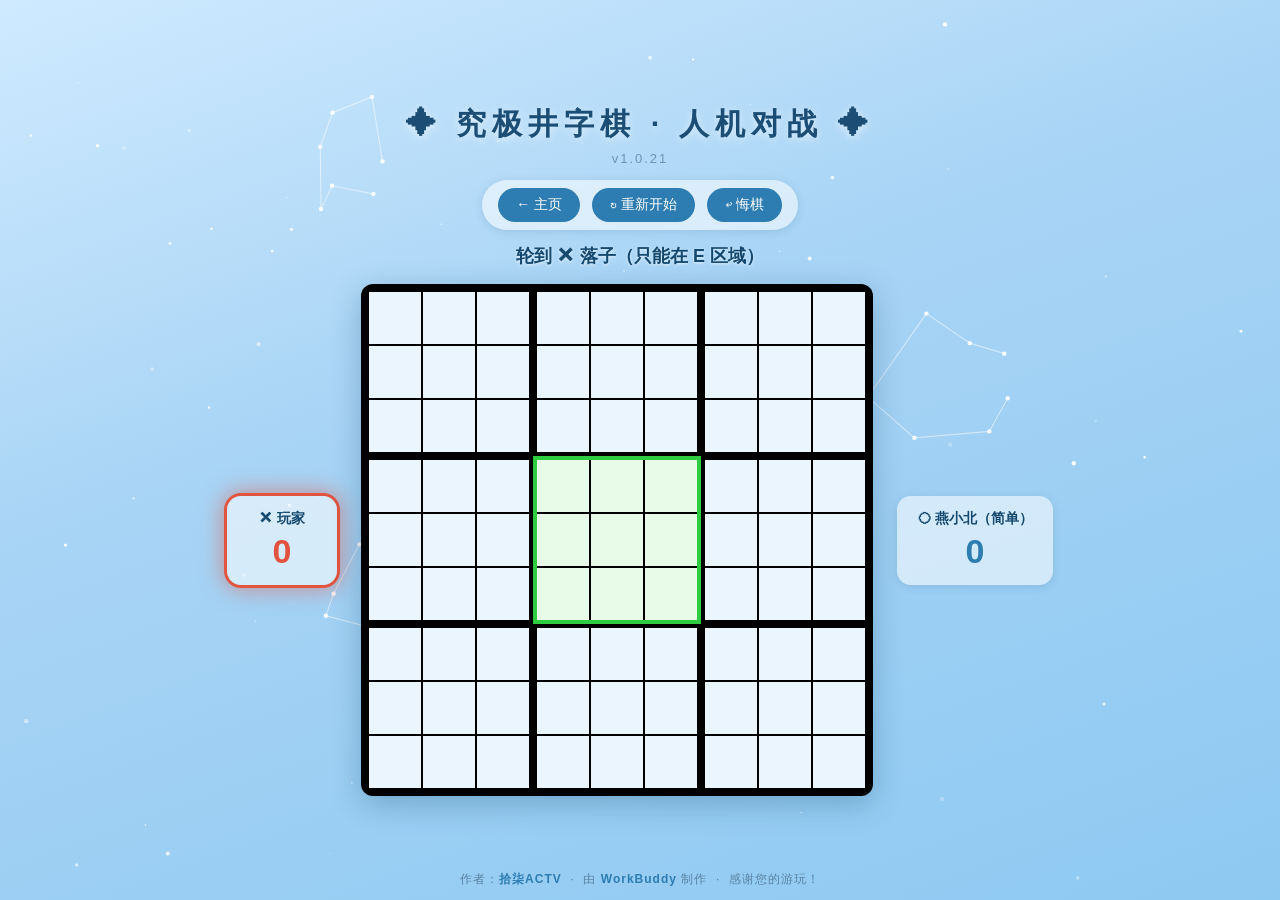
==== ai.html @ 24573892 "feat: 新增两个难度的人机对战（燕小北·简单 / 交小薇·较难）v1.0.21 - 新增 js/ai.js 纯函数式人机引擎：简单档贪心+随机，困难档 minimax+α-β 剪枝 - 新增 ai" ====
<!DOCTYPE html>
<html lang="zh-CN">
<head>
<meta charset="UTF-8">
<meta name="viewport" content="width=device-width, initial-scale=1.0">
<title>人机对战 · 究极井字棋 v1.0.21</title>
<link rel="stylesheet" href="css/style.css">
</head>
<!-- data-mode="play" → 正常对局 -->
<body data-mode="play">

<canvas id="sky"></canvas>

<!-- 通用弹窗 -->
<div id="modal" class="modal-mask">
  <div class="modal-box">
    <div class="modal-icon" id="modalIcon">🚧</div>
    <div class="modal-title" id="modalTitle">暂未开放</div>
    <div class="modal-text" id="modalText">该功能正在开发中，敬请期待</div>
    <div class="modal-actions" id="modalActions">
      <button class="modal-btn primary" id="modalOk">知道了</button>
      <button class="modal-btn ghost" id="modalCancel">取消</button>
    </div>
  </div>
</div>

<!-- 对局页 -->
<div class="wrap" id="game">
  <h1>✦ 究极井字棋 · 人机对战 ✦</h1>
  <div class="ver-line">v1.0.21</div>

  <div class="toolbar">
    <button id="back">← 主页</button>
    <button id="restart">↻ 重新开始</button>
    <button id="undo">↩ 悔棋</button>
  </div>

  <div id="status">轮到 ✕ 落子</div>

  <div class="playarea">
    <div class="score x" id="scoreBoxX">
      <span class="crown" id="crownX"><svg viewBox="0 0 24 24" width="34" height="34"><path d="M3 7l4 3 5-6 5 6 4-3-1.5 11h-15L3 7z" fill="#f6b93b"/><path d="M3 7l1.5 11h15L21 7l-4 3-5-6-5 6-4-3z" fill="none" stroke="#d99a1b" stroke-width="1"/><rect x="4.5" y="18" width="15" height="2.5" rx="1" fill="#d99a1b"/></svg></span>
      <span class="label" id="labelX">✕ 玩家</span>
      <span class="num" id="scoreX">0</span>
    </div>

    <div id="board"></div>

    <div class="score o" id="scoreBoxO">
      <span class="crown" id="crownO"><svg viewBox="0 0 24 24" width="34" height="34"><path d="M3 7l4 3 5-6 5 6 4-3-1.5 11h-15L3 7z" fill="#f6b93b"/><path d="M3 7l1.5 11h15L21 7l-4 3-5-6-5 6-4-3z" fill="none" stroke="#d99a1b" stroke-width="1"/><rect x="4.5" y="18" width="15" height="2.5" rx="1" fill="#d99a1b"/></svg></span>
      <span class="label" id="labelO">◯ 对手</span>
      <span class="num" id="scoreO">0</span>
    </div>
  </div>
</div>

<!-- 页脚 -->
<div class="footer">
  作者：<a href="https://space.bilibili.com/510463176/" target="_blank" rel="noopener">拾柒ACTV</a>
  &nbsp;·&nbsp; 由 <a href="https://www.workbuddy.cn/" target="_blank" rel="noopener">WorkBuddy</a> 制作
  &nbsp;·&nbsp; 感谢您的游玩！
</div>

<script src="js/sky.js"></script>
<script src="js/modal.js"></script>
<script src="js/ai.js"></script>
<script src="js/game.js"></script>
<script src="js/ai-play.js"></script>
</body>
</html>
---- css/style.css ----
/* ============================================================
   究极井字棋 · 全站共用样式
   所有页面（主页 / 规则介绍 / 对局）共用这一份样式表
   ============================================================ */

* { margin: 0; padding: 0; box-sizing: border-box; }

html, body {
  height: 100%;
  overflow: hidden;
  font-family: "Microsoft YaHei", "PingFang SC", sans-serif;
}

/* 浅蓝色渐变背景 */
body {
  background: linear-gradient(160deg, #cfeaff 0%, #a8d4f5 40%, #8ec9f2 100%);
  display: flex;
  flex-direction: column;
  align-items: center;
  justify-content: center;
  position: relative;
}

/* ---------- 星空背景 ---------- */
#sky {
  position: fixed;
  inset: 0;
  z-index: 0;
  pointer-events: none;
}

/* ---------- 主内容 ---------- */
.wrap {
  position: relative;
  z-index: 1;
  display: flex;
  flex-direction: column;
  align-items: center;
  gap: 14px;
}

/* ---------- 弹窗 ---------- */
.modal-mask {
  position: fixed;
  inset: 0;
  z-index: 100;
  background: rgba(20, 50, 80, 0.35);
  backdrop-filter: blur(3px);
  display: flex;
  align-items: center;
  justify-content: center;
  opacity: 0;
  pointer-events: none;
  transition: opacity 0.25s ease;
}

.modal-mask.show {
  opacity: 1;
  pointer-events: auto;
}

.modal-box {
  background: #fff;
  border-radius: 20px;
  padding: 34px 40px 28px;
  width: 320px;
  text-align: center;
  box-shadow: 0 20px 60px rgba(20,50,80,0.4);
  transform: translateY(20px) scale(0.92);
  transition: transform 0.25s ease;
}

.modal-mask.show .modal-box {
  transform: translateY(0) scale(1);
}

.modal-icon {
  font-size: 46px;
  line-height: 1;
  margin-bottom: 14px;
}

.modal-title {
  font-size: 22px;
  font-weight: bold;
  color: #1c4e75;
  letter-spacing: 3px;
  margin-bottom: 10px;
}

.modal-text {
  font-size: 14px;
  color: #6d95b4;
  letter-spacing: 1px;
  margin-bottom: 24px;
}

.modal-actions {
  display: flex;
  justify-content: center;
  gap: 14px;
}

.modal-btn {
  border: none;
  border-radius: 999px;
  padding: 10px 32px;
  font-size: 15px;
  cursor: pointer;
  color: #fff;
  letter-spacing: 2px;
  transition: background 0.2s, transform 0.1s;
}

.modal-btn:active { transform: scale(0.96); }
.modal-btn.primary { background: #2e7db2; }
.modal-btn.primary:hover { background: #1c5f8e; }
.modal-btn.ghost {
  background: #e4eef5;
  color: #4a789b;
}
.modal-btn.ghost:hover { background: #d5e4ef; }
.modal-btn.danger { background: #e2543f; }
.modal-btn.danger:hover { background: #c63f2c; }

/* ---------- 页脚 ---------- */
.footer {
  position: fixed;
  bottom: 12px;
  left: 0;
  right: 0;
  text-align: center;
  z-index: 1;
  font-size: 12px;
  color: #5a83a3;
  letter-spacing: 1px;
}

.footer a {
  color: #2e7db2;
  text-decoration: none;
  font-weight: bold;
  transition: color 0.2s;
}

.footer a:hover {
  color: #1c5f8e;
  text-decoration: underline;
}

/* ---------- 主页 ---------- */
#home {
  position: relative;
  z-index: 1;
  display: flex;
  flex-direction: column;
  align-items: center;
  gap: 12px;
}

#home .big-title {
  color: #1c4e75;
  font-size: 72px;
  font-weight: bold;
  letter-spacing: 10px;
  text-shadow: 0 3px 12px rgba(255,255,255,0.7);
}

#home .sub-title {
  color: #3d6f96;
  font-size: 20px;
  letter-spacing: 4px;
  margin-bottom: 40px;
}

#home .ver-line {
  color: #6d95b4;
  font-size: 14px;
  letter-spacing: 2px;
  margin-top: -34px;
  margin-bottom: 24px;
}

#home .menu {
  display: flex;
  flex-direction: column;
  gap: 18px;
}

#home .menu button {
  border: none;
  border-radius: 14px;
  padding: 16px 80px;
  font-size: 22px;
  letter-spacing: 4px;
  cursor: pointer;
  background: rgba(255,255,255,0.7);
  color: #1c4e75;
  font-weight: bold;
  box-shadow: 0 4px 16px rgba(28,78,117,0.2);
  transition: transform 0.15s, background 0.2s, box-shadow 0.2s;
}

#home .menu button:hover {
  background: #2e7db2;
  color: #fff;
  transform: translateY(-3px);
  box-shadow: 0 8px 24px rgba(28,78,117,0.35);
}

/* ---------- 主区域：左右玩家模块 + 中间棋盘 ---------- */
.playarea {
  display: flex;
  align-items: center;
  gap: 24px;
}

/* ---------- 得分面板 ---------- */
.score {
  position: relative;
  display: flex;
  flex-direction: column;
  align-items: center;
  gap: 4px;
  padding: 14px 20px;
  border-radius: 14px;
  background: rgba(255,255,255,0.55);
  box-shadow: 0 2px 10px rgba(28,78,117,0.15);
  min-width: 110px;
  transition: box-shadow 0.3s ease;
}

.score .label { font-size: 14px; font-weight: bold; color: #14486e; }
.score .num  { font-size: 34px; font-weight: bold; transition: text-shadow 0.3s ease; }
.score.x .num { color: #e2543f; }
.score.o .num { color: #2e7db2; }

/* 当前落子玩家：模块边缘泛光（红/蓝） */
.score.turn-x {
  box-shadow: 0 0 0 3px #e2543f, 0 0 22px 4px rgba(226, 84, 63, 0.55);
}
.score.turn-o {
  box-shadow: 0 0 0 3px #2e7db2, 0 0 22px 4px rgba(46, 125, 178, 0.55);
}

/* 游戏结束：获胜玩家模块边缘 + 分数同时泛光 */
.score.win-x {
  box-shadow: 0 0 0 3px #e2543f, 0 0 30px 6px rgba(226, 84, 63, 0.7);
}
.score.win-x .num {
  text-shadow: 0 0 14px rgba(226, 84, 63, 0.85);
}
.score.win-o {
  box-shadow: 0 0 0 3px #2e7db2, 0 0 30px 6px rgba(46, 125, 178, 0.7);
}
.score.win-o .num {
  text-shadow: 0 0 14px rgba(46, 125, 178, 0.85);
}

/* 金色皇冠：绝对定位浮在模块上方，不占布局空间 */
.crown {
  position: absolute;
  top: -34px;
  left: 50%;
  transform: translateX(-50%);
  font-size: 34px;
  line-height: 1;
  filter: drop-shadow(0 2px 3px rgba(0,0,0,0.25));
  display: none;
}
.crown.show {
  display: block;
  animation: crown-in 0.4s ease;
}
@keyframes crown-in {
  0%   { transform: translateX(-50%) scale(0.4) translateY(8px); opacity: 0; }
  70%  { transform: translateX(-50%) scale(1.2) translateY(0); opacity: 1; }
  100% { transform: translateX(-50%) scale(1); }
}

h1 {
  color: #1c4e75;
  font-size: 30px;
  letter-spacing: 6px;
  text-shadow: 0 2px 8px rgba(255,255,255,0.6);
}

/* 对局/规则页标题下方的版本号 */
#game .ver-line {
  color: #6d95b4;
  font-size: 13px;
  letter-spacing: 2px;
  margin-top: -8px;
}

.toolbar {
  display: flex;
  align-items: center;
  gap: 12px;
  background: rgba(255,255,255,0.55);
  padding: 8px 16px;
  border-radius: 999px;
  backdrop-filter: blur(4px);
  box-shadow: 0 2px 10px rgba(28,78,117,0.15);
}

.toolbar button {
  border: none;
  border-radius: 999px;
  padding: 8px 18px;
  font-size: 14px;
  cursor: pointer;
  background: #2e7db2;
  color: #fff;
  transition: background 0.2s;
}

.toolbar button:hover { background: #1c5f8e; }

#status {
  font-size: 18px;
  font-weight: bold;
  color: #14486e;
  min-height: 26px;
  text-shadow: 0 1px 3px rgba(255,255,255,0.7);
}

/* ---------- 棋盘：9x9 = 3x3 大格，每大格内 3x3 ---------- */
#board {
  position: relative;                     /* 作为规则页「指向大区域箭头」覆盖层的定位参照 */
  display: grid;
  grid-template-columns: repeat(3, 1fr);
  grid-template-rows: repeat(3, 1fr);
  gap: 8px;
  background: #000;                       /* 明显的黑色分隔线（大格之间） */
  padding: 8px;
  border-radius: 12px;
  box-shadow: 0 8px 30px rgba(20,72,110,0.3);
}

.block {
  display: grid;
  grid-template-columns: repeat(3, 1fr);
  grid-template-rows: repeat(3, 1fr);
  gap: 2px;
  background: #000;                       /* 小格之间的细黑线 */
}

/* 可落子区域：绿色边框高亮 + 轻微呼吸（吸引注意）。
   对局页与规则介绍页共用同一份样式，所以两边都常驻呼吸效果。 */
.block.active {
  box-shadow: 0 0 0 4px #2ecc40;
  animation: active-breathe 1.6s ease-in-out infinite;
}
@keyframes active-breathe {
  0%, 100% { box-shadow: 0 0 0 4px #2ecc40; }
  50%      { box-shadow: 0 0 0 6px #2ecc40, 0 0 18px rgba(46, 204, 64, 0.55); }
}
/* 可落子区域的空格淡绿底；但结束手提示格(win-hint)除外，
   否则这里的高优先级规则会盖掉 .cell.win-hint 的淡红底 */
.block.active .cell:not(.x):not(.o):not(.win-hint) {
  background: #e8fbe9;
}

/* 可落子区域内的悬停反馈：底色在绿系里加深一档。
   ⚠ 这组选择器的特异性必须高于上面的淡绿底规则(0,6,0)，
   否则会被它覆盖 —— 之前就是它把 .cell:hover(0,2,0) 压掉，
   导致鼠标移到绿框格子上时底色不变化、看不出落点反馈。
   （结束手提示格 win-hint 由下面 .cell.win-hint:hover 单独处理，
     所以这里用 :not(.win-hint) 让出。） */
.block.active .cell:not(.x):not(.o):not(.win-hint):hover,
.block.active .cell.x:hover,
.block.active .cell.o:hover {
  background: #cbead0;
}

/* 游戏结束：最后落子区域用获胜方颜色标注 */
.block.final-win-x {
  box-shadow: 0 0 0 5px #e2543f;
  background: rgba(226, 84, 63, 0.25);
}
.block.final-win-o {
  box-shadow: 0 0 0 5px #2e7db2;
  background: rgba(46, 125, 178, 0.25);
}

.cell {
  background: #eaf5fd;
  display: flex;
  align-items: center;
  justify-content: center;
  width: 52px;
  height: 52px;
  font-size: 30px;
  font-weight: bold;
  cursor: pointer;
  user-select: none;
  transition: background 0.15s, transform 0.1s;
}

.cell:hover { background: #d3ebfa; }
.cell.x { color: #e2543f; }
.cell.o { color: #2e7db2; }
.cell.pop { animation: pop 0.3s ease; }

/* 可结束游戏的落子格：淡红色提示 */
.cell.win-hint {
  background: #fbdcd7;
}
.cell.win-hint:hover {
  background: #f6c6bf;
}

@keyframes pop {
  0%   { transform: scale(0.6); }
  70%  { transform: scale(1.15); }
  100% { transform: scale(1); }
}

/* ============================================================
   规则介绍 · galgame 对话框
   仅 rules.html 使用：棋盘下方的浅蓝色圆角对话框
   ============================================================ */
#dialogue {
  position: relative;
  width: min(780px, 92vw);
  margin-top: 6px;
  padding: 30px 34px 26px;
  border-radius: 20px;
  background: linear-gradient(180deg, rgba(224, 241, 255, 0.96) 0%, rgba(197, 227, 251, 0.96) 100%);
  border: 2px solid rgba(255, 255, 255, 0.85);
  box-shadow: 0 12px 34px rgba(20, 72, 110, 0.28), inset 0 1px 0 rgba(255, 255, 255, 0.9);
  backdrop-filter: blur(6px);
  cursor: pointer;
  user-select: none;
  animation: dlg-in 0.5s ease both;
}

@keyframes dlg-in {
  from { opacity: 0; transform: translateY(20px); }
  to   { opacity: 1; transform: translateY(0); }
}

/* 左上角名字牌：交小薇（红色） */
.dlg-name {
  position: absolute;
  top: -17px;
  left: 26px;
  padding: 6px 20px;
  border-radius: 999px;
  background: #fff;
  color: #e2543f;
  font-size: 16px;
  font-weight: bold;
  letter-spacing: 3px;
  border: 2px solid rgba(226, 84, 63, 0.35);
  box-shadow: 0 4px 14px rgba(226, 84, 63, 0.3);
}

/* 正文：逐字显示 */
.dlg-text {
  min-height: 62px;
  font-size: 19px;
  line-height: 1.7;
  color: #14486e;
  font-weight: 500;
  letter-spacing: 1px;
}

/* 右下角「继续」提示：文本完全展现并经过 0.2s 冷却后出现 */
.dlg-next {
  position: absolute;
  right: 20px;
  bottom: 12px;
  font-size: 15px;
  color: #2e7db2;
  opacity: 0;
  transition: opacity 0.25s ease;
  animation: dlg-blink 1s ease-in-out infinite;
}
.dlg-next.show { opacity: 1; }

@keyframes dlg-blink {
  0%, 100% { transform: translateY(0); }
  50%      { transform: translateY(4px); }
}

/* 收尾选项：全部规则讲完后，对话框里弹出「结束教程 / 完成对局」。
   由 js/dialogue.js 生成两个按钮并把容器加上 .show。 */
.dlg-choices {
  display: none;
  flex-direction: column;
  gap: 10px;
  margin-top: 16px;
}
.dlg-choices.show {
  display: flex;
  animation: choices-in 0.35s ease both;
}
@keyframes choices-in {
  from { opacity: 0; transform: translateY(10px); }
  to   { opacity: 1; transform: translateY(0); }
}

.dlg-choice {
  padding: 12px 20px;
  border-radius: 12px;
  border: 2px solid rgba(46, 125, 178, 0.45);
  background: #fff;
  color: #14486e;
  font-family: inherit;
  font-size: 17px;
  font-weight: bold;
  letter-spacing: 2px;
  cursor: pointer;
  transition: background 0.18s ease, border-color 0.18s ease,
              transform 0.12s ease, box-shadow 0.18s ease;
}
.dlg-choice:hover {
  background: #e3f2ff;
  border-color: #2e7db2;
  box-shadow: 0 4px 14px rgba(46, 125, 178, 0.25);
}
.dlg-choice:active { transform: scale(0.98); }

/* 主选项（完成对局）：高亮成蓝色实心 */
.dlg-choice.primary {
  background: linear-gradient(180deg, #5aa9e6 0%, #2e7db2 100%);
  border-color: rgba(255, 255, 255, 0.9);
  color: #fff;
}
.dlg-choice.primary:hover {
  background: linear-gradient(180deg, #6cb6ee 0%, #3a8ac0 100%);
  box-shadow: 0 4px 16px rgba(46, 125, 178, 0.4);
}

/* ============================================================
   规则介绍 · 棋盘区域字母（A~I）
   由 js/dialogue.js 在讲解「划分为9个大区域」时加上 #board.labels-on
   每个大区域上覆盖一个大号字母（横跨整个 3x3 子棋盘），深蓝色、微微闪烁
   ============================================================ */
#board.labels-on .block {
  position: relative;                        /* 作为覆盖层的定位参照 */
}

#board.labels-on .block::before {
  content: attr(data-label);
  position: absolute;
  inset: 0;                                  /* 覆盖整个大区域 */
  z-index: 2;
  display: flex;
  align-items: center;
  justify-content: center;
  font-size: 124px;                          /* 大号字母，几乎铺满整个区域 */
  line-height: 1;
  font-weight: bold;
  color: #1f86db;                            /* 较深的蓝色 */
  mix-blend-mode: multiply;                  /* 黑色格线可穿过字母，贴合棋盘观感 */
  pointer-events: none;
  animation: region-in 0.45s ease both,
             region-blink 1.6s ease-in-out 0.55s infinite;
}

/* 字母淡入放大 */
@keyframes region-in {
  from { opacity: 0; transform: scale(0.75); }
  to   { opacity: 1; transform: scale(1); }
}

/* 微微闪烁 —— 大区域字母、子棋盘小写字母、指向箭头三者共用同一个动画。
   三处的 animation 必须保持相同的时长(1.6s) 与延迟(0.55s)，
   并由 js/dialogue.js 的 restartBlink() 在同一帧统一点亮（第八句），
   这样它们的闪烁相位才会永久保持一致。 */
@keyframes region-blink {
  0%, 100% { opacity: 1;    text-shadow: 0 0 0 rgba(31, 134, 219, 0); }
  50%      { opacity: 0.55; text-shadow: 0 0 16px rgba(31, 134, 219, 0.6); }
}

/* ============================================================
   规则介绍 · 子棋盘小格字母（a~i）
   由 js/dialogue.js 在讲解「子棋盘编号」时加上 #board.sub-labels-on
   仅在中间的 E 区域显示：9 个小格各覆盖一个小写字母，蓝色、微微闪烁
   （做法与上面的区域字母一致，只是作用到小格上）
   ============================================================ */
#board.sub-labels-on .block[data-label="E"] .cell {
  position: relative;                        /* 作为覆盖层的定位参照 */
}

#board.sub-labels-on .block[data-label="E"] .cell:not(.x):not(.o)::before {
  content: attr(data-label);
  position: absolute;
  inset: 0;                                  /* 覆盖整个小格 */
  z-index: 2;
  display: flex;
  align-items: center;
  justify-content: center;
  font-size: 38px;                           /* 大号字母，几乎铺满小格 */
  line-height: 1;
  font-weight: bold;
  color: #1f86db;
  mix-blend-mode: multiply;                  /* 黑色格线可穿过字母 */
  pointer-events: none;
  animation: region-in 0.45s ease both,
             region-blink 1.6s ease-in-out 0.55s infinite;
}

/* E 区已经显示小写字母时，不再叠加大写字母 E（避免两层字母重叠） */
#board.sub-labels-on .block[data-label="E"]::before {
  display: none;
}

/* ============================================================
   规则介绍 · 指向大区域的箭头
   由 js/dialogue.js 在讲解「一一对应」时插入 #board 内：
   E 区 8 个小格各伸出一条箭头，指向它对应的那个大区域（e 格对应 E 自己，不画）
   ============================================================ */
.region-arrows {
  position: absolute;
  inset: 0;
  width: 100%;
  height: 100%;
  z-index: 3;                                /* 压在区域字母之上 */
  pointer-events: none;
  display: none;
}

.region-arrows.show {
  display: block;
  animation: arrows-in 0.45s ease both,
             region-blink 1.6s ease-in-out 0.55s infinite;   /* 与区域字母同节奏闪烁 */
}

.region-arrows line {
  stroke: #2b9bef;
  stroke-width: 3.2;
  stroke-linecap: round;
}

.region-arrows .arrow-head { fill: #2b9bef; }

@keyframes arrows-in {
  from { opacity: 0; }
  to   { opacity: 1; }
}

/* ============================================================
   规则介绍 · 聚焦 a → A
   由 js/dialogue.js 在讲解「a 落子 → 下一名玩家只能去 A 区域」时加上 #board.focus-a
   只保留三样东西：A 区的大写字母、E 区 a 格的小写字母、a→A 那一条箭头。
   选择器特意带上 labels-on / sub-labels-on，以便用更高优先级盖住上面的通用规则。
   ============================================================ */
#board.labels-on.focus-a .block::before { display: none; }
#board.labels-on.focus-a .block[data-label="A"]::before { display: flex; }

#board.sub-labels-on.focus-a .block[data-label="E"] .cell:not(.x):not(.o)::before { display: none; }
#board.sub-labels-on.focus-a .block[data-label="E"] .cell[data-label="a"]:not(.x):not(.o)::before { display: flex; }

#board.focus-a .region-arrows line { display: none; }
#board.focus-a .region-arrows line[data-to="A"] { display: block; }

/* ============================================================
   规则介绍 · 逐格巡回演示（b~i 依次「小格 → 箭头 → 大区域」）
   由 js/dialogue.js 的 startTour() 加上 #board.tour-on：
   显示权完全交给 .on 标记——只有带 .on 的那一个区域字母 / 小格字母 / 箭头可见，
   并且演示期间一律不闪烁（animation:none）。
   选择器同样叠上 labels-on / sub-labels-on 前缀来取得足够优先级。
   ============================================================ */
#board.labels-on.tour-on .block::before {
  display: none;
  animation: none;                          /* 演示期间不闪烁 */
}
#board.labels-on.tour-on .block.on::before { display: flex; }

#board.sub-labels-on.tour-on .block[data-label="E"] .cell:not(.x):not(.o)::before {
  display: none;
  animation: none;                          /* 演示期间不闪烁 */
}
#board.sub-labels-on.tour-on .block[data-label="E"] .cell.on:not(.x):not(.o)::before { display: flex; }

#board.tour-on .region-arrows { animation: none; }
#board.tour-on .region-arrows line { display: none; }
#board.tour-on .region-arrows line.on { display: block; }
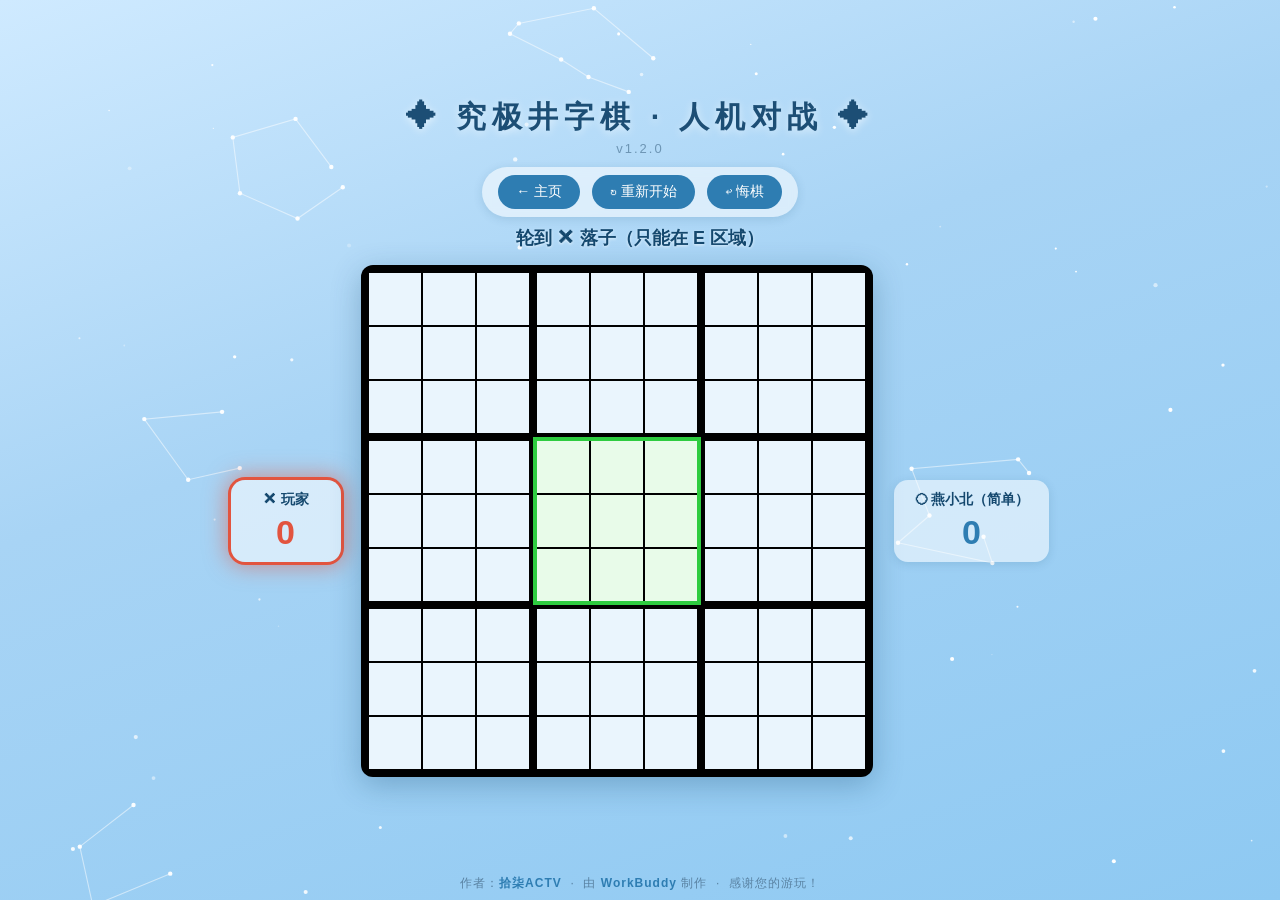
==== commit c60f24eb: "feat: v1.2.0 自适应布局与移动端适配（含 v1.1.0 教程「完成对局」接入燕小北） 自适应布局 / 移动端： - 新增 js/layout.js：按「窗口宽 × 窗口高 − 棋盘外内容」" ====
--- a/ai.html
+++ b/ai.html
@@ -2,8 +2,8 @@
 <html lang="zh-CN">
 <head>
 <meta charset="UTF-8">
-<meta name="viewport" content="width=device-width, initial-scale=1.0">
-<title>人机对战 · 究极井字棋 v1.0.21</title>
+<meta name="viewport" content="width=device-width, initial-scale=1.0, viewport-fit=cover">
+<title>人机对战 · 究极井字棋 v1.2.0</title>
 <link rel="stylesheet" href="css/style.css">
 </head>
 <!-- data-mode="play" → 正常对局 -->
@@ -27,7 +27,7 @@
 <!-- 对局页 -->
 <div class="wrap" id="game">
   <h1>✦ 究极井字棋 · 人机对战 ✦</h1>
-  <div class="ver-line">v1.0.21</div>
+  <div class="ver-line">v1.2.0</div>
 
   <div class="toolbar">
     <button id="back">← 主页</button>
@@ -66,5 +66,6 @@
 <script src="js/ai.js"></script>
 <script src="js/game.js"></script>
 <script src="js/ai-play.js"></script>
+<script src="js/layout.js"></script>
 </body>
 </html>
--- a/css/style.css
+++ b/css/style.css
@@ -5,20 +5,38 @@
 
 * { margin: 0; padding: 0; box-sizing: border-box; }
 
-html, body {
+/* ---------- 尺寸变量 ----------
+   --cell 是棋盘单个小格的边长，整盘尺寸完全由它推导：
+     盘宽 = 9 * --cell + 6*--gap-cell + 2*--gap-block + 2*--pad-board
+   js/layout.js 会按「窗口宽高 - 其余内容」算出能放下的最大值并写到 #board 上；
+   下面这行 clamp 是无 JS / JS 尚未执行时的兜底（按视口宽高一起约束）。 */
+:root {
+  --cell: clamp(18px, min(9vw, 8vh), 52px);
+  --gap-cell: 2px;    /* 同一区域内小格间距 */
+  --gap-block: 8px;   /* 三个大区域之间的间距 */
+  --pad-board: 8px;   /* 棋盘四周内边距 */
+}
+
+html {
   height: 100%;
-  overflow: hidden;
-  font-family: "Microsoft YaHei", "PingFang SC", sans-serif;
+  /* 阻止 iOS 横屏时自动放大字号（那会让棋盘与文字比例失衡） */
+  -webkit-text-size-adjust: 100%;
+  text-size-adjust: 100%;
 }
 
 /* 浅蓝色渐变背景 */
 body {
+  min-height: 100%;
+  min-height: 100vh;
+  min-height: 100dvh;          /* 移动端地址栏收起/展开时的高度，避免棋盘被顶出屏幕 */
+  overflow-x: hidden;
+  overflow-y: auto;            /* 极端小屏可纵向滚动，绝不裁掉棋盘 */
+  overscroll-behavior-y: contain;
   background: linear-gradient(160deg, #cfeaff 0%, #a8d4f5 40%, #8ec9f2 100%);
-  display: flex;
-  flex-direction: column;
-  align-items: center;
-  justify-content: center;
+  background-attachment: fixed;
   position: relative;
+  font-family: "Microsoft YaHei", "PingFang SC", sans-serif;
+  -webkit-tap-highlight-color: transparent;   /* 移动端点击不闪灰块 */
 }
 
 /* ---------- 星空背景 ---------- */
@@ -29,14 +47,22 @@
   pointer-events: none;
 }
 
-/* ---------- 主内容 ---------- */
+/* ---------- 主内容 ----------
+   占满一屏并在其中垂直居中；内容超高时由 .wrap 自己撑开、body 滚动，
+   不会像原来那样「居中 + overflow:hidden」把顶部裁掉。 */
 .wrap {
   position: relative;
   z-index: 1;
+  width: 100%;
+  min-height: 100vh;
+  min-height: 100dvh;
   display: flex;
   flex-direction: column;
   align-items: center;
-  gap: 14px;
+  justify-content: center;
+  gap: clamp(6px, 1.2vh, 14px);
+  padding: clamp(8px, 1.8vh, 18px) clamp(8px, 2.4vw, 24px)
+           calc(42px + env(safe-area-inset-bottom, 0px));   /* 底部留出页脚的高度 */
 }
 
 /* ---------- 弹窗 ---------- */
@@ -126,15 +152,20 @@
 /* ---------- 页脚 ---------- */
 .footer {
   position: fixed;
-  bottom: 12px;
+  bottom: calc(8px + env(safe-area-inset-bottom, 0px));
   left: 0;
   right: 0;
   text-align: center;
   z-index: 1;
-  font-size: 12px;
+  font-size: clamp(10px, 2.6vw, 12px);
   color: #5a83a3;
   letter-spacing: 1px;
-}
+  pointer-events: none;          /* 不挡棋盘点击；链接单独恢复 */
+  line-height: 1.4;
+  padding: 0 8px;
+}
+
+.footer a { pointer-events: auto; }
 
 .footer a {
   color: #2e7db2;
@@ -152,47 +183,55 @@
 #home {
   position: relative;
   z-index: 1;
+  width: 100%;
+  min-height: 100vh;
+  min-height: 100dvh;
   display: flex;
   flex-direction: column;
   align-items: center;
-  gap: 12px;
+  justify-content: center;
+  gap: clamp(8px, 1.6vh, 12px);
+  padding: clamp(12px, 3vh, 24px) 16px calc(46px + env(safe-area-inset-bottom, 0px));
 }
 
 #home .big-title {
   color: #1c4e75;
-  font-size: 72px;
-  font-weight: bold;
-  letter-spacing: 10px;
+  font-size: clamp(36px, 11vw, 72px);
+  font-weight: bold;
+  letter-spacing: clamp(3px, 1.6vw, 10px);
   text-shadow: 0 3px 12px rgba(255,255,255,0.7);
+  text-align: center;
 }
 
 #home .sub-title {
   color: #3d6f96;
-  font-size: 20px;
-  letter-spacing: 4px;
-  margin-bottom: 40px;
+  font-size: clamp(13px, 3.6vw, 20px);
+  letter-spacing: clamp(2px, 0.9vw, 4px);
+  margin-bottom: clamp(18px, 5vh, 40px);
+  text-align: center;
 }
 
 #home .ver-line {
   color: #6d95b4;
-  font-size: 14px;
+  font-size: clamp(12px, 3vw, 14px);
   letter-spacing: 2px;
-  margin-top: -34px;
-  margin-bottom: 24px;
+  margin-top: clamp(-26px, -3vh, -34px);
+  margin-bottom: clamp(12px, 3.2vh, 24px);
 }
 
 #home .menu {
   display: flex;
   flex-direction: column;
-  gap: 18px;
+  gap: clamp(10px, 2vh, 18px);
+  width: min(100%, 360px);
 }
 
 #home .menu button {
   border: none;
   border-radius: 14px;
-  padding: 16px 80px;
-  font-size: 22px;
-  letter-spacing: 4px;
+  padding: clamp(12px, 2.2vh, 16px) 24px;
+  font-size: clamp(17px, 4.6vw, 22px);
+  letter-spacing: clamp(2px, 0.8vw, 4px);
   cursor: pointer;
   background: rgba(255,255,255,0.7);
   color: #1c4e75;
@@ -212,7 +251,8 @@
 .playarea {
   display: flex;
   align-items: center;
-  gap: 24px;
+  justify-content: center;
+  gap: clamp(10px, 1.6vw, 24px);
 }
 
 /* ---------- 得分面板 ---------- */
@@ -222,16 +262,16 @@
   flex-direction: column;
   align-items: center;
   gap: 4px;
-  padding: 14px 20px;
+  padding: clamp(6px, 1.2vh, 14px) clamp(10px, 1.6vw, 20px);
   border-radius: 14px;
   background: rgba(255,255,255,0.55);
   box-shadow: 0 2px 10px rgba(28,78,117,0.15);
-  min-width: 110px;
+  min-width: clamp(66px, 11vw, 110px);
   transition: box-shadow 0.3s ease;
 }
 
-.score .label { font-size: 14px; font-weight: bold; color: #14486e; }
-.score .num  { font-size: 34px; font-weight: bold; transition: text-shadow 0.3s ease; }
+.score .label { font-size: clamp(11px, 3.2vw, 14px); font-weight: bold; color: #14486e; white-space: nowrap; }
+.score .num  { font-size: clamp(20px, 5.4vw, 34px); font-weight: bold; transition: text-shadow 0.3s ease; }
 .score.x .num { color: #e2543f; }
 .score.o .num { color: #2e7db2; }
 
@@ -260,7 +300,7 @@
 /* 金色皇冠：绝对定位浮在模块上方，不占布局空间 */
 .crown {
   position: absolute;
-  top: -34px;
+  top: clamp(-28px, -2.4vw, -34px);
   left: 50%;
   transform: translateX(-50%);
   font-size: 34px;
@@ -268,6 +308,7 @@
   filter: drop-shadow(0 2px 3px rgba(0,0,0,0.25));
   display: none;
 }
+.crown svg { width: clamp(26px, 4vw, 34px); height: clamp(26px, 4vw, 34px); }
 .crown.show {
   display: block;
   animation: crown-in 0.4s ease;
@@ -280,15 +321,16 @@
 
 h1 {
   color: #1c4e75;
-  font-size: 30px;
-  letter-spacing: 6px;
+  font-size: clamp(17px, 4.2vw, 30px);
+  letter-spacing: clamp(2px, 1vw, 6px);
   text-shadow: 0 2px 8px rgba(255,255,255,0.6);
+  text-align: center;
 }
 
 /* 对局/规则页标题下方的版本号 */
 #game .ver-line {
   color: #6d95b4;
-  font-size: 13px;
+  font-size: clamp(11px, 2.8vw, 13px);
   letter-spacing: 2px;
   margin-top: -8px;
 }
@@ -296,53 +338,64 @@
 .toolbar {
   display: flex;
   align-items: center;
-  gap: 12px;
+  justify-content: center;
+  flex-wrap: wrap;
+  gap: clamp(6px, 1.2vw, 12px);
   background: rgba(255,255,255,0.55);
-  padding: 8px 16px;
+  padding: clamp(5px, 1vh, 8px) clamp(10px, 1.6vw, 16px);
   border-radius: 999px;
   backdrop-filter: blur(4px);
   box-shadow: 0 2px 10px rgba(28,78,117,0.15);
+  max-width: 100%;
 }
 
 .toolbar button {
   border: none;
   border-radius: 999px;
-  padding: 8px 18px;
-  font-size: 14px;
+  padding: clamp(6px, 1vh, 8px) clamp(12px, 2vw, 18px);
+  font-size: clamp(12px, 3vw, 14px);
   cursor: pointer;
   background: #2e7db2;
   color: #fff;
   transition: background 0.2s;
+  white-space: nowrap;
+  touch-action: manipulation;
 }
 
 .toolbar button:hover { background: #1c5f8e; }
 
 #status {
-  font-size: 18px;
+  font-size: clamp(13px, 3.4vw, 18px);
   font-weight: bold;
   color: #14486e;
-  min-height: 26px;
+  min-height: 1.5em;
+  text-align: center;
   text-shadow: 0 1px 3px rgba(255,255,255,0.7);
-}
-
-/* ---------- 棋盘：9x9 = 3x3 大格，每大格内 3x3 ---------- */
+  line-height: 1.3;
+  padding: 0 4px;
+}
+
+/* ---------- 棋盘：9x9 = 3x3 大格，每大格内 3x3 ----------
+   整盘尺寸完全由 --cell 推导，js/layout.js 按窗口可用空间改写它，
+   因此棋盘永远完整可见（不会被裁切），也无须缩放页面。 */
 #board {
   position: relative;                     /* 作为规则页「指向大区域箭头」覆盖层的定位参照 */
   display: grid;
-  grid-template-columns: repeat(3, 1fr);
-  grid-template-rows: repeat(3, 1fr);
-  gap: 8px;
+  grid-template-columns: repeat(3, auto); /* 列宽由每格固定宽度的 --cell 撑开 */
+  grid-template-rows: repeat(3, auto);
+  gap: var(--gap-block);
   background: #000;                       /* 明显的黑色分隔线（大格之间） */
-  padding: 8px;
+  padding: var(--pad-board);
   border-radius: 12px;
   box-shadow: 0 8px 30px rgba(20,72,110,0.3);
+  max-width: 100%;
 }
 
 .block {
   display: grid;
-  grid-template-columns: repeat(3, 1fr);
-  grid-template-rows: repeat(3, 1fr);
-  gap: 2px;
+  grid-template-columns: repeat(3, var(--cell));
+  grid-template-rows: repeat(3, var(--cell));
+  gap: var(--gap-cell);
   background: #000;                       /* 小格之间的细黑线 */
 }
 
@@ -389,12 +442,14 @@
   display: flex;
   align-items: center;
   justify-content: center;
-  width: 52px;
-  height: 52px;
-  font-size: 30px;
+  width: var(--cell);
+  height: var(--cell);
+  font-size: calc(var(--cell) * 0.58);
   font-weight: bold;
   cursor: pointer;
   user-select: none;
+  -webkit-user-select: none;
+  touch-action: manipulation;             /* 双击不再缩放页面，落子响应更快 */
   transition: background 0.15s, transform 0.1s;
 }
 
@@ -423,16 +478,18 @@
    ============================================================ */
 #dialogue {
   position: relative;
-  width: min(780px, 92vw);
+  width: min(780px, 94vw);
   margin-top: 6px;
-  padding: 30px 34px 26px;
-  border-radius: 20px;
+  padding: clamp(18px, 2.6vh, 30px) clamp(14px, 2.6vw, 34px) clamp(16px, 2.2vh, 26px);
+  border-radius: clamp(14px, 2.6vw, 20px);
   background: linear-gradient(180deg, rgba(224, 241, 255, 0.96) 0%, rgba(197, 227, 251, 0.96) 100%);
   border: 2px solid rgba(255, 255, 255, 0.85);
   box-shadow: 0 12px 34px rgba(20, 72, 110, 0.28), inset 0 1px 0 rgba(255, 255, 255, 0.9);
   backdrop-filter: blur(6px);
   cursor: pointer;
   user-select: none;
+  -webkit-user-select: none;
+  touch-action: manipulation;
   animation: dlg-in 0.5s ease both;
 }
 
@@ -444,35 +501,37 @@
 /* 左上角名字牌：交小薇（红色） */
 .dlg-name {
   position: absolute;
-  top: -17px;
-  left: 26px;
-  padding: 6px 20px;
+  top: clamp(-15px, -1.8vw, -17px);
+  left: clamp(14px, 3vw, 26px);
+  padding: clamp(3px, 0.6vh, 6px) clamp(12px, 2.2vw, 20px);
   border-radius: 999px;
   background: #fff;
   color: #e2543f;
-  font-size: 16px;
-  font-weight: bold;
-  letter-spacing: 3px;
+  font-size: clamp(12px, 3.2vw, 16px);
+  font-weight: bold;
+  letter-spacing: clamp(1px, 0.5vw, 3px);
   border: 2px solid rgba(226, 84, 63, 0.35);
   box-shadow: 0 4px 14px rgba(226, 84, 63, 0.3);
+  white-space: nowrap;
 }
 
 /* 正文：逐字显示 */
 .dlg-text {
-  min-height: 62px;
-  font-size: 19px;
-  line-height: 1.7;
+  min-height: clamp(40px, 7.6vh, 62px);
+  font-size: clamp(14px, 3.9vw, 19px);
+  line-height: 1.62;
   color: #14486e;
   font-weight: 500;
-  letter-spacing: 1px;
+  letter-spacing: 0.5px;
+  overflow-wrap: anywhere;
 }
 
 /* 右下角「继续」提示：文本完全展现并经过 0.2s 冷却后出现 */
 .dlg-next {
   position: absolute;
-  right: 20px;
-  bottom: 12px;
-  font-size: 15px;
+  right: 16px;
+  bottom: 8px;
+  font-size: clamp(12px, 3vw, 15px);
   color: #2e7db2;
   opacity: 0;
   transition: opacity 0.25s ease;
@@ -490,8 +549,8 @@
 .dlg-choices {
   display: none;
   flex-direction: column;
-  gap: 10px;
-  margin-top: 16px;
+  gap: clamp(6px, 1vh, 10px);
+  margin-top: clamp(10px, 1.6vh, 16px);
 }
 .dlg-choices.show {
   display: flex;
@@ -503,16 +562,17 @@
 }
 
 .dlg-choice {
-  padding: 12px 20px;
+  padding: clamp(9px, 1.4vh, 12px) clamp(14px, 2vw, 20px);
   border-radius: 12px;
   border: 2px solid rgba(46, 125, 178, 0.45);
   background: #fff;
   color: #14486e;
   font-family: inherit;
-  font-size: 17px;
-  font-weight: bold;
-  letter-spacing: 2px;
+  font-size: clamp(14px, 3.6vw, 17px);
+  font-weight: bold;
+  letter-spacing: 1px;
   cursor: pointer;
+  touch-action: manipulation;
   transition: background 0.18s ease, border-color 0.18s ease,
               transform 0.12s ease, box-shadow 0.18s ease;
 }
@@ -551,7 +611,7 @@
   display: flex;
   align-items: center;
   justify-content: center;
-  font-size: 124px;                          /* 大号字母，几乎铺满整个区域 */
+  font-size: calc(var(--cell) * 2.4);        /* 大号字母，随棋盘缩放（52px 格 → 124px） */
   line-height: 1;
   font-weight: bold;
   color: #1f86db;                            /* 较深的蓝色 */
@@ -594,7 +654,7 @@
   display: flex;
   align-items: center;
   justify-content: center;
-  font-size: 38px;                           /* 大号字母，几乎铺满小格 */
+  font-size: calc(var(--cell) * 0.73);       /* 随棋盘缩放（52px 格 → 38px） */
   line-height: 1;
   font-weight: bold;
   color: #1f86db;
@@ -632,7 +692,7 @@
 
 .region-arrows line {
   stroke: #2b9bef;
-  stroke-width: 3.2;
+  stroke-width: calc(var(--cell) * 0.062);   /* 随棋盘缩放（52px 格 → 约 3.2） */
   stroke-linecap: round;
 }
 
@@ -680,3 +740,82 @@
 #board.tour-on .region-arrows { animation: none; }
 #board.tour-on .region-arrows line { display: none; }
 #board.tour-on .region-arrows line.on { display: block; }
+
+/* ============================================================
+   响应式适配
+   ============================================================ */
+
+/* 窄屏（手机竖屏为主）：棋盘始终居中且完整可见；两侧的得分 / 玩家名不挤占棋盘宽度，
+   而是留在棋盘左右两边，通过「左右滑动」查看。
+   做法：.playarea 变成横向滚动容器，初始滚动位置由 js/layout.js 居中到棋盘。 */
+@media (max-width: 760px) {
+  .playarea {
+    width: 100%;
+    max-width: 100%;
+    /* 用 flex-start 而不是 center：center 在内容溢出时会把左侧裁掉且无法滚动到 */
+    justify-content: flex-start;
+    overflow-x: auto;
+    overflow-y: hidden;
+    -webkit-overflow-scrolling: touch;
+    overscroll-behavior-x: contain;
+    scrollbar-width: none;
+    padding-bottom: 4px;
+  }
+  .playarea::-webkit-scrollbar { display: none; }
+  .playarea > * { flex: 0 0 auto; }
+
+  /* 两侧模块收窄一些，滑动过去时也能一眼看全 */
+  .score {
+    gap: 2px;
+    padding: 6px 10px;
+    min-width: 58px;
+    border-radius: 10px;
+  }
+  .score .label { font-size: 11px; }
+  .score .num { font-size: 20px; line-height: 1.1; }
+
+  #dialogue { width: 94vw; margin-top: 2px; }
+}
+
+/* 超窄屏（小屏手机）：再压一档间距与内边距 */
+@media (max-width: 420px) {
+  .wrap { gap: 5px; padding-left: 6px; padding-right: 6px; }
+  .toolbar { gap: 5px; padding: 4px 8px; }
+  .toolbar button { padding: 5px 10px; }
+  #status { font-size: 12.5px; }
+  #home .menu { width: min(100%, 300px); }
+}
+
+/* 矮屏（手机横屏 / 小笔记本）：压缩非棋盘内容，把高度尽量留给棋盘 */
+@media (max-height: 620px) {
+  .wrap { gap: 4px; }
+  h1 { font-size: 16px; }
+  #game .ver-line { margin-top: -2px; }
+  .footer { display: none; }
+  .wrap { padding-top: 6px; padding-bottom: 10px; }
+  #home { padding-top: 10px; padding-bottom: 10px; }
+  #home .sub-title { margin-bottom: 10px; }
+  #home .ver-line { margin-top: -18px; margin-bottom: 10px; }
+  #dialogue { margin-top: 0; }
+  .dlg-text { min-height: 34px; }
+}
+
+/* 极矮屏（手机横屏）：标题让位给棋盘，保证棋盘能大一点且完整 */
+@media (max-height: 460px) {
+  h1, #game .ver-line { display: none; }
+  #status { font-size: 12px; min-height: 1.2em; }
+}
+
+/* 触摸设备：略微加大操作目标的点击热区（不影响棋盘几何） */
+@media (pointer: coarse) {
+  .toolbar button { min-height: 36px; }
+  .dlg-choice { min-height: 42px; }
+}
+
+/* 桌面端：没有指针设备时按钮的 hover 效果保留，此处仅确保键盘可达性 */
+.toolbar button:focus-visible,
+.dlg-choice:focus-visible,
+#home .menu button:focus-visible {
+  outline: 3px solid #2e7db2;
+  outline-offset: 2px;
+}
